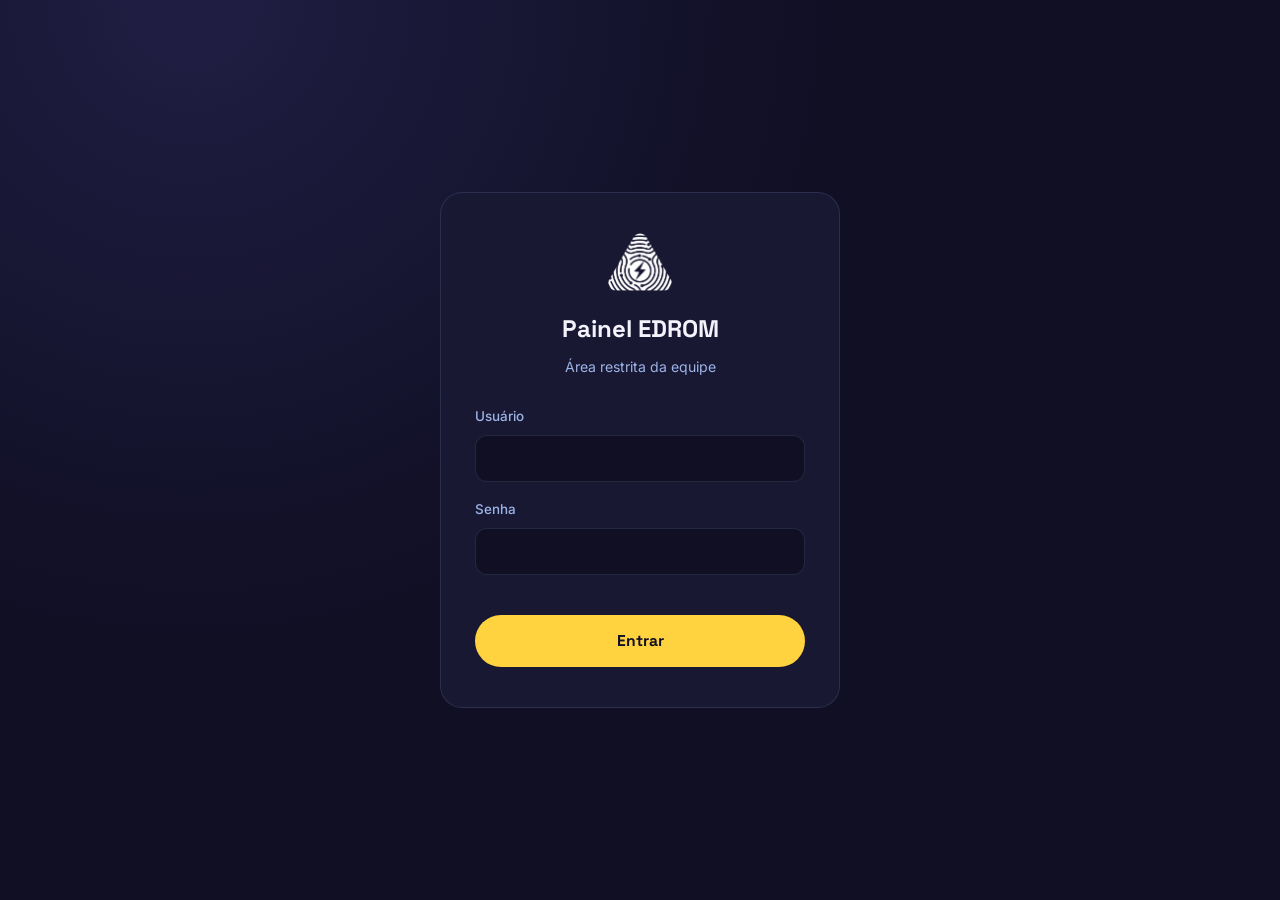
==== admin.html @ 8b45d727 "Adiciona arquivos do site" ====
<!DOCTYPE html>
<html lang="pt-BR">
<head>
  <meta charset="UTF-8">
  <meta name="viewport" content="width=device-width, initial-scale=1.0">
  <title>Admin — EDROM</title>
  <meta name="robots" content="noindex, nofollow">
  <link rel="icon" type="image/png" href="assets/marca/simbolo-edrom.png">
  <link href="https://fonts.googleapis.com/css2?family=Inter:wght@400;500;600&family=Press+Start+2P&family=Space+Grotesk:wght@500;700&display=swap" rel="stylesheet">
  <link rel="stylesheet" href="css/styles.css">
  <link rel="stylesheet" href="css/admin.css">
</head>
<body class="admin-body">

  <!-- ===================== LOGIN ===================== -->
  <div class="login-wrap" id="loginWrap">
    <div class="login-card">
      <img src="assets/marca/simbolo-edrom.png" alt="EDROM">
      <h1>Painel EDROM</h1>
      <p>Área restrita da equipe</p>
      <form id="loginForm">
        <div class="form-field">
          <label for="loginUser">Usuário</label>
          <input type="text" id="loginUser" autocomplete="username">
        </div>
        <div class="form-field">
          <label for="loginPass">Senha</label>
          <input type="password" id="loginPass" autocomplete="current-password">
        </div>
        <button type="submit" class="btn btn-primary form-submit">Entrar</button>
        <p class="login-error" id="loginError">Usuário ou senha incorretos.</p>
      </form>
    </div>
  </div>

  <!-- ===================== PAINEL ===================== -->
  <div class="admin-shell" id="adminShell">
    <div class="admin-topbar">
      <img src="assets/marca/edrom-horizontal.png" alt="EDROM">
      <div class="right">
        <button class="mini-btn" id="btnExportBackup">Exportar backup</button>
        <button class="mini-btn" id="btnImportBackup">Importar backup</button>
        <input type="file" id="importFile" accept="application/json" hidden>
        <a class="mini-btn" href="index.html" target="_blank" rel="noopener">Ver site</a>
        <button class="mini-btn danger" id="btnLogout">Sair</button>
      </div>
    </div>

    <main class="admin-main">
      <nav class="admin-tabs" role="tablist">
        <button class="admin-tab is-active" data-tab="leads">Leads</button>
        <button class="admin-tab" data-tab="inscricoes">Inscrições</button>
        <button class="admin-tab" data-tab="seletivo">Processo Seletivo</button>
        <button class="admin-tab" data-tab="equipe">Equipe</button>
        <button class="admin-tab" data-tab="ranking">Ranking / Jogo</button>
        <button class="admin-tab" data-tab="conteudo">Conteúdo</button>
      </nav>

      <!-- ----- ABA LEADS ----- -->
      <section class="admin-panel is-active" id="panel-leads">
        <div class="panel-head">
          <h2>Leads do chat</h2>
          <div class="actions">
            <button class="btn btn-primary btn-small" id="btnExportCsv">Exportar CSV</button>
          </div>
        </div>
        <div class="filter-row">
          <input type="search" id="leadsSearch" placeholder="Buscar por nome, e-mail, empresa...">
          <select id="leadsFilter">
            <option value="">Todos os tipos</option>
            <option value="patrocinio">Patrocínio</option>
            <option value="membro">Membro</option>
          </select>
        </div>
        <div class="table-wrap">
          <table class="admin-table" id="leadsTable">
            <thead>
              <tr>
                <th>Tipo</th><th>Nome</th><th>Contato</th><th>Detalhes</th><th>Data</th><th></th>
              </tr>
            </thead>
            <tbody></tbody>
          </table>
          <div class="empty-note" id="leadsEmpty" hidden>Nenhum lead ainda. Eles chegam pelo chat do site.</div>
        </div>
      </section>

      <!-- ----- ABA INSCRIÇÕES ----- -->
      <section class="admin-panel" id="panel-inscricoes">
        <div class="panel-head">
          <h2>Inscrições do seletivo</h2>
        </div>
        <div class="filter-row">
          <input type="search" id="insSearch" placeholder="Buscar por nome, código, e-mail...">
        </div>
        <div class="table-wrap">
          <table class="admin-table" id="insTable">
            <thead>
              <tr>
                <th>Código</th><th>Candidato</th><th>Área</th><th>Etapa</th><th>Status</th><th></th>
              </tr>
            </thead>
            <tbody></tbody>
          </table>
          <div class="empty-note" id="insEmpty" hidden>Nenhuma inscrição ainda.</div>
        </div>
      </section>

      <!-- ----- ABA SELETIVO ----- -->
      <section class="admin-panel" id="panel-seletivo">
        <div class="panel-head">
          <h2>Processo Seletivo</h2>
          <div class="actions">
            <span class="sel-status" id="selStatusBadge">—</span>
          </div>
        </div>

        <!-- controle rápido: abrir / fechar / encerrar / novo -->
        <div class="admin-card">
          <h3>Controle do seletivo</h3>
          <p style="color:var(--periwinkle);font-size:.9rem;margin-bottom:16px">
            Abra as inscrições quando o seletivo começar, feche quando encerrar o prazo,
            ou encerre de vez para tirar do site. "Criar novo" limpa e começa uma edição nova.
          </p>
          <div class="sel-actions">
            <button class="btn btn-primary btn-small" id="btnAbrirInsc">Abrir inscrições</button>
            <button class="mini-btn" id="btnFecharInsc">Fechar inscrições</button>
            <button class="mini-btn danger" id="btnEncerrarSel">Encerrar seletivo</button>
            <button class="mini-btn" id="btnNovoSel">Criar novo seletivo</button>
          </div>
        </div>

        <div class="admin-card">
          <h3>Editar seletivo</h3>
          <div class="switch-row">
            <input type="checkbox" id="selAtivo">
            <label for="selAtivo">Seletivo ativo (aparece no site)</label>
          </div>
          <div class="switch-row">
            <input type="checkbox" id="selAbertas">
            <label for="selAbertas">Inscrições abertas</label>
          </div>
          <div class="form-field">
            <label for="selTitulo">Título</label>
            <input type="text" id="selTitulo">
          </div>
          <div class="form-field">
            <label for="selDescricao">Descrição</label>
            <textarea id="selDescricao" rows="3"></textarea>
          </div>
          <h3>Etapas</h3>
          <div id="etapasList"></div>
          <button class="mini-btn" id="btnAddEtapa">+ Adicionar etapa</button>
          <button class="btn btn-primary form-submit" id="btnSalvarSeletivo">Salvar seletivo</button>
        </div>
      </section>

      <!-- ----- ABA EQUIPE ----- -->
      <section class="admin-panel" id="panel-equipe">
        <div class="panel-head">
          <h2>Equipe / Conselho Diretor</h2>
        </div>
        <div class="admin-card">
          <h3 id="memberFormTitle">Adicionar membro</h3>
          <form id="memberForm">
            <input type="hidden" id="memberIndex" value="">
            <div class="form-row">
              <div class="form-field">
                <label for="memberNome">Nome *</label>
                <input type="text" id="memberNome" required>
              </div>
              <div class="form-field">
                <label for="memberCargo">Cargo *</label>
                <input type="text" id="memberCargo" required>
              </div>
            </div>
            <div class="form-field">
              <label for="memberCurso">Curso *</label>
              <input type="text" id="memberCurso" required>
            </div>
            <div class="form-row">
              <div class="form-field">
                <label for="memberFotoUrl">Foto por URL</label>
                <input type="url" id="memberFotoUrl" placeholder="https://...">
              </div>
              <div class="form-field">
                <label for="memberFotoFile">Ou foto por upload (vira base64)</label>
                <input type="file" id="memberFotoFile" accept="image/*">
              </div>
            </div>
            <button type="submit" class="btn btn-primary btn-small">Salvar membro</button>
            <button type="button" class="mini-btn" id="btnCancelMember" hidden>Cancelar edição</button>
          </form>
        </div>
        <div class="member-grid" id="memberGrid"></div>
      </section>

      <!-- ----- ABA RANKING / JOGO ----- -->
      <section class="admin-panel" id="panel-ranking">
        <div class="panel-head">
          <h2>Ranking do jogo</h2>
          <div class="actions">
            <button class="mini-btn danger" id="btnLimparRanking">Limpar ranking</button>
          </div>
        </div>
        <div class="filter-row">
          <input type="search" id="rankSearch" placeholder="Buscar por nome...">
        </div>
        <div class="table-wrap">
          <table class="admin-table" id="rankTable">
            <thead>
              <tr><th>#</th><th>Nome</th><th>Gols</th><th>Data</th><th></th></tr>
            </thead>
            <tbody></tbody>
          </table>
          <div class="empty-note" id="rankEmpty" hidden>Ninguém no ranking ainda.</div>
        </div>

        <div class="admin-card" style="margin-top:24px">
          <h3>Palavras proibidas no ranking</h3>
          <p style="color:var(--periwinkle);font-size:.9rem;margin-bottom:16px">
            Nomes que contenham qualquer uma destas palavras são bloqueados na hora de salvar o score.
          </p>
          <div class="etapa-row">
            <input type="text" id="novaPalavra" placeholder="Adicionar palavra proibida...">
            <button class="mini-btn" id="btnAddPalavra">+ Adicionar</button>
          </div>
          <div id="palavroesList" style="display:flex;flex-wrap:wrap;gap:8px;margin-top:16px"></div>
        </div>
      </section>

      <!-- ----- ABA CONTEÚDO ----- -->
      <section class="admin-panel" id="panel-conteudo">
        <div class="panel-head">
          <h2>Conteúdo do site</h2>
        </div>
        <div class="admin-card">
          <h3>Texto "Sobre"</h3>
          <div class="form-field">
            <textarea id="contSobre" rows="6"></textarea>
          </div>
          <h3>Destaque</h3>
          <div class="form-field">
            <input type="text" id="contDestaque">
          </div>
          <h3>Números</h3>
          <div class="form-row">
            <div class="form-field">
              <label for="contAnos">Anos de equipe</label>
              <input type="number" id="contAnos" min="0">
            </div>
            <div class="form-field">
              <label for="contMembros">Membros ativos</label>
              <input type="number" id="contMembros" min="0">
            </div>
          </div>
          <div class="form-row">
            <div class="form-field">
              <label for="contCompeticoes">Competições internacionais</label>
              <input type="number" id="contCompeticoes" min="0">
            </div>
            <div class="form-field">
              <label for="contPremios">Premiações</label>
              <input type="number" id="contPremios" min="0">
            </div>
          </div>
          <h3>Patrocinadores (nome + URL do logo)</h3>
          <div id="patrocList"></div>
          <button class="mini-btn" id="btnAddPatroc">+ Adicionar patrocinador</button>
          <button class="btn btn-primary form-submit" id="btnSalvarConteudo">Salvar conteúdo</button>
        </div>

        <!-- Instagram -->
        <div class="admin-card">
          <h3>Instagram (posts reais)</h3>
          <p style="color:var(--periwinkle);font-size:.9rem;margin-bottom:16px;line-height:1.6">
            Duas formas de mostrar posts <strong>reais</strong> na página de Contato (sem back-end):<br>
            <strong>A) Feed ao vivo (recomendado, atualiza sozinho):</strong> crie um widget grátis em
            <a href="https://behold.so" target="_blank" rel="noopener" style="color:var(--raio)">behold.so</a>,
            <a href="https://snapwidget.com" target="_blank" rel="noopener" style="color:var(--raio)">snapwidget.com</a> ou
            <a href="https://lightwidget.com" target="_blank" rel="noopener" style="color:var(--raio)">lightwidget.com</a>,
            conecte o @edromufu e cole aqui o código de incorporação.<br>
            <strong>B) Posts avulsos:</strong> cole os links dos posts (um por linha) — usamos o embed oficial do Instagram.
          </p>
          <div class="form-field">
            <label for="instaWidget">A) Código do widget de feed ao vivo</label>
            <textarea id="instaWidget" rows="4" placeholder="&lt;script&gt;...&lt;/script&gt; ou &lt;iframe&gt;...&lt;/iframe&gt; do Behold/SnapWidget/LightWidget"></textarea>
          </div>
          <div class="form-field">
            <label for="instaPosts">B) Links de posts (um por linha)</label>
            <textarea id="instaPosts" rows="4" placeholder="https://www.instagram.com/p/XXXXXXXX/&#10;https://www.instagram.com/p/YYYYYYYY/"></textarea>
          </div>
          <button class="btn btn-primary form-submit" id="btnSalvarInsta">Salvar Instagram</button>
        </div>
      </section>
    </main>
  </div>

  <div class="toast" id="toast"></div>

  <script src="js/data.js"></script>
  <script src="js/admin.js"></script>
</body>
</html>
---- css/styles.css ----
/* ============================================================
   EDROM — styles.css
   Design system + layout do site institucional.
   Cores oficiais, tipografia e toda a camada visual imersiva.
   ============================================================ */

/* ---------- tokens ---------- */
:root {
  --indigo:     #100F24;  /* fundo */
  --azul:       #3D407D;  /* azul EDROM */
  --roxo:       #4F4A9E;
  --raio:       #FFD23F;  /* amarelo destaque */
  --periwinkle: #9DB4E8;  /* secundária */
  --papel:      #F4F3FB;  /* quase branco */

  --surface:    #191833;  /* cards sobre o índigo */
  --surface-2:  #201F40;
  --border:     rgba(157, 180, 232, 0.14);
  --border-hot: rgba(255, 210, 63, 0.65);

  --font-title: 'Space Grotesk', sans-serif;
  --font-body:  'Inter', sans-serif;
  --font-pixel: 'Press Start 2P', monospace;

  --maxw: 1200px;
  --section-pad: clamp(54px, 7vw, 96px);
  --radius: 18px;

  --ease-out: cubic-bezier(0.22, 1, 0.36, 1);
}

/* ---------- reset ---------- */
*, *::before, *::after { box-sizing: border-box; margin: 0; padding: 0; }

html { scroll-behavior: smooth; }
html.lenis, html.lenis body { height: auto; }
.lenis.lenis-smooth { scroll-behavior: auto !important; }

body {
  background: var(--indigo);
  color: var(--papel);
  font-family: var(--font-body);
  font-size: 16px;
  line-height: 1.7;
  overflow-x: hidden;
  -webkit-font-smoothing: antialiased;
}

/* Barra de rolagem fina e na cor da marca (não escondida — esconder quebrava
   o cálculo de altura e o layout ficava sem gutter). */
html { scrollbar-width: thin; scrollbar-color: rgba(255, 210, 63, 0.55) transparent; }
::-webkit-scrollbar { width: 9px; height: 9px; }
::-webkit-scrollbar-track { background: rgba(16, 15, 36, 0.4); }
::-webkit-scrollbar-thumb {
  background: linear-gradient(var(--raio), var(--roxo));
  border-radius: 999px; border: 2px solid var(--indigo);
}
::-webkit-scrollbar-thumb:hover { background: var(--raio); }

img { max-width: 100%; display: block; }
a { color: inherit; text-decoration: none; }
button { font-family: inherit; cursor: pointer; }
input, select, textarea { font-family: inherit; }

::selection { background: var(--raio); color: var(--indigo); }

/* ---------- cursor customizado (desktop) ---------- */
.cursor-dot, .cursor-ring {
  position: fixed; top: 0; left: 0; pointer-events: none; z-index: 9999;
  border-radius: 50%; transform: translate(-100px, -100px);
}
.cursor-dot {
  width: 8px; height: 8px; background: var(--raio);
}
.cursor-ring {
  width: 38px; height: 38px; border: 1.5px solid rgba(255, 210, 63, 0.55);
  transition: width .25s var(--ease-out), height .25s var(--ease-out),
              border-color .25s, background-color .25s;
}
.cursor-ring.is-hover {
  width: 62px; height: 62px;
  background: rgba(255, 210, 63, 0.08);
  border-color: var(--raio);
}
@media (hover: none), (pointer: coarse) {
  .cursor-dot, .cursor-ring { display: none; }
}
@media (hover: hover) and (pointer: fine) {
  body.has-cursor, body.has-cursor a, body.has-cursor button { cursor: none; }
}

/* ---------- loader ---------- */
.loader {
  position: fixed; inset: 0; z-index: 10000;
  background: var(--indigo);
  display: grid; place-items: center;
  transition: opacity .6s ease, visibility .6s;
}
.loader.is-done { opacity: 0; visibility: hidden; }
.loader img {
  grid-area: 1 / 1; width: 88px; height: auto;
  animation: loader-pulse 1.2s ease-in-out infinite;
}
/* o rótulo fica embaixo, sem empurrar a logo do centro */
.loader span {
  grid-area: 1 / 1; align-self: end; transform: translateY(46px);
  font-family: var(--font-pixel); font-size: 10px; color: var(--periwinkle);
  letter-spacing: 2px;
}
@keyframes loader-pulse {
  0%, 100% { transform: scale(1); opacity: .85; filter: drop-shadow(0 0 6px rgba(255,210,63,.0)); }
  50%      { transform: scale(1.08); opacity: 1; filter: drop-shadow(0 0 18px rgba(255,210,63,.45)); }
}

/* ---------- grid tech de fundo ---------- */
.bg-grid {
  position: fixed; inset: -60px; z-index: 0; pointer-events: none;
  background-image:
    linear-gradient(rgba(157,180,232,0.045) 1px, transparent 1px),
    linear-gradient(90deg, rgba(157,180,232,0.045) 1px, transparent 1px);
  background-size: 56px 56px;
  animation: grid-drift 26s linear infinite;
}
@keyframes grid-drift {
  from { transform: translate3d(0, 0, 0); }
  to   { transform: translate3d(-56px, -56px, 0); }
}

main, .site-footer { position: relative; z-index: 1; }

/* ---------- utilitários ---------- */
.container { width: min(var(--maxw), 92vw); margin-inline: auto; }

.eyebrow {
  font-family: var(--font-pixel); font-size: 10px; letter-spacing: 2px;
  color: var(--raio); text-transform: uppercase;
  display: inline-flex; align-items: center; gap: 10px;
  margin-bottom: 22px;
}
.eyebrow::before {
  content: ''; width: 26px; height: 2px; background: var(--raio); display: inline-block;
}

.section { padding-block: var(--section-pad); position: relative; }
.section-title {
  font-family: var(--font-title); font-weight: 700;
  font-size: clamp(2rem, 5vw, 3.4rem);
  line-height: 1.12; letter-spacing: -0.02em;
  margin-bottom: 20px;
}
.section-lead { color: var(--periwinkle); max-width: 640px; font-size: 1.06rem; }
.section-title .hl { color: var(--raio); }

/* leve variação de cor por seção — bem sutil, sem "manchas" */
#areas {
  background: linear-gradient(180deg, transparent, rgba(61, 64, 125, 0.10) 50%, transparent);
}

/* reveal (IntersectionObserver adiciona .is-visible) */
.reveal {
  opacity: 0; transform: translateY(34px);
  transition: opacity .9s var(--ease-out), transform .9s var(--ease-out);
}
.reveal.is-visible { opacity: 1; transform: none; }
.reveal[data-delay="1"] { transition-delay: .12s; }
.reveal[data-delay="2"] { transition-delay: .24s; }
.reveal[data-delay="3"] { transition-delay: .36s; }

/* ---------- botões ---------- */
.btn {
  position: relative; overflow: hidden;
  display: inline-flex; align-items: center; gap: 10px;
  padding: 15px 30px; border-radius: 999px;
  font-family: var(--font-title); font-weight: 700; font-size: 0.98rem;
  border: 1.5px solid transparent;
  transition: transform .3s var(--ease-out), box-shadow .3s, background-color .3s,
              color .3s, border-color .3s;
  will-change: transform;
}
.btn > * { position: relative; z-index: 1; }
.btn svg { width: 17px; height: 17px; flex: none; }
/* brilho que varre o botão no hover */
.btn::before {
  content: ''; position: absolute; inset: 0; z-index: 0;
  background: linear-gradient(115deg, transparent 20%, rgba(255,255,255,0.55) 50%, transparent 80%);
  transform: translateX(-140%); transition: transform .6s var(--ease-out);
}
.btn:hover::before { transform: translateX(140%); }
.btn:active { transform: scale(0.96); }
/* onda de clique (ripple via JS injeta .ripple) */
.btn .ripple {
  position: absolute; z-index: 0; border-radius: 50%;
  background: rgba(255, 255, 255, 0.45); transform: scale(0);
  animation: ripple-out .6s ease-out forwards; pointer-events: none;
}
@keyframes ripple-out { to { transform: scale(3); opacity: 0; } }

.btn-primary {
  background: var(--raio); color: var(--indigo);
  box-shadow: 0 0 0 rgba(255, 210, 63, 0);
}
.btn-primary:hover {
  box-shadow: 0 10px 34px rgba(255, 210, 63, 0.4); transform: translateY(-2px);
}
.btn-ghost {
  background: transparent; color: var(--papel);
  border-color: rgba(157, 180, 232, 0.4);
}
.btn-ghost::before { background: linear-gradient(115deg, transparent 20%, rgba(255,210,63,0.18) 50%, transparent 80%); }
.btn-ghost:hover { border-color: var(--raio); color: var(--raio); transform: translateY(-2px); }
.btn-small { padding: 10px 20px; font-size: 0.85rem; }

/* ---------- barra de progresso de scroll ---------- */
.scroll-progress {
  position: fixed; top: 0; left: 0; right: 0; height: 3px; z-index: 300;
  background: linear-gradient(90deg, var(--periwinkle), var(--raio) 60%, #fff);
  box-shadow: 0 0 12px rgba(255, 210, 63, 0.6);
  transform: scaleX(0); transform-origin: left;
  pointer-events: none;
}

/* ---------- header ---------- */
.site-header {
  position: fixed; top: 0; left: 0; right: 0; z-index: 100;
  transition: background-color .4s, backdrop-filter .4s, box-shadow .4s;
}
.site-header.is-scrolled {
  background: rgba(16, 15, 36, 0.82);
  backdrop-filter: blur(14px);
  box-shadow: 0 1px 0 var(--border);
}
.header-inner {
  width: min(1320px, 94vw); margin-inline: auto;
  display: flex; align-items: center; justify-content: space-between;
  padding-block: 18px;
}
.header-logo img { height: 40px; width: auto; }
.header-nav { display: flex; gap: 30px; align-items: center; }
.header-nav a {
  font-size: 0.92rem; color: var(--periwinkle); position: relative;
  transition: color .25s;
}
.header-nav a::after {
  content: ''; position: absolute; left: 0; bottom: -6px;
  width: 100%; height: 2px; background: var(--raio);
  transform: scaleX(0); transform-origin: left;
  transition: transform .3s var(--ease-out);
}
.header-nav a:hover { color: var(--papel); }
.header-nav a:hover::after { transform: scaleX(1); }
.header-nav a.is-active { color: var(--papel); }
.header-nav a.is-active::after { transform: scaleX(1); }

/* CTA do header é um botão, não um link de nav: sem sublinhado e texto escuro sempre */
.header-nav a.header-cta { color: var(--indigo); }
.header-nav a.header-cta:hover { color: var(--indigo); }
.header-nav a.header-cta::after { display: none; }
.header-cta { margin-left: 8px; }

/* menu mobile */
.menu-toggle {
  display: none; background: none; border: none; width: 44px; height: 44px;
  flex-direction: column; align-items: center; justify-content: center; gap: 6px;
}
.menu-toggle span {
  width: 24px; height: 2px; background: var(--papel); display: block;
  transition: transform .3s, opacity .3s;
}
@media (max-width: 900px) {
  .header-inner { padding-block: 12px; }
  .header-logo img { height: 32px; }
  /* IMPORTANTE: sem backdrop-filter no header no mobile — filtro no ancestral
     transforma o position:fixed do menu em relativo ao header e quebra o overlay.
     Fundo sólido resolve o contraste da logo sem criar containing block. */
  .site-header { background: rgba(16, 15, 36, 0.82); backdrop-filter: none; }
  .site-header.is-scrolled { background: rgba(16, 15, 36, 0.95); backdrop-filter: none; }
  .site-header.menu-open { background: transparent; }
  .header-nav {
    position: fixed; inset: 0; z-index: -1;
    background: rgba(16, 15, 36, 0.98); backdrop-filter: blur(20px);
    flex-direction: column; justify-content: center; gap: 22px;
    opacity: 0; visibility: hidden; transition: opacity .35s, visibility .35s;
    padding: 30px;
  }
  .header-nav a { font-size: 1.5rem; font-family: var(--font-title); color: var(--papel); }
  .header-nav a.is-active { color: var(--raio); }
  .header-nav a.header-cta {
    margin-top: 14px; font-size: 1rem; padding: 15px 34px;
  }
  .site-header.menu-open .header-nav { opacity: 1; visibility: visible; z-index: 99; }
  .menu-toggle { display: flex; position: relative; z-index: 100; }
  .site-header.menu-open .menu-toggle span:nth-child(1) { transform: translateY(8px) rotate(45deg); }
  .site-header.menu-open .menu-toggle span:nth-child(2) { opacity: 0; }
  .site-header.menu-open .menu-toggle span:nth-child(3) { transform: translateY(-8px) rotate(-45deg); }
}

/* ---------- hero ---------- */
.hero {
  height: 100svh; min-height: 540px;
  display: flex; align-items: center;
  position: relative; overflow: hidden;
  padding-top: 72px;
}
/* mesh de cor da marca atrás do hero — profundidade sem fugir da paleta */
.hero::before {
  content: ''; position: absolute; inset: 0; pointer-events: none;
  background:
    radial-gradient(640px circle at 74% 38%, rgba(79, 74, 158, 0.38), transparent 62%),
    radial-gradient(520px circle at 12% 85%, rgba(61, 64, 125, 0.42), transparent 62%),
    radial-gradient(440px circle at 55% 6%, rgba(255, 210, 63, 0.07), transparent 60%);
}
.hero .eyebrow { margin-bottom: 14px; }
/* em telas baixas some o indicador SCROLL pra não colidir com o conteúdo */
@media (max-height: 720px) { .hero-scroll { display: none; } }
.hero-inner {
  width: min(var(--maxw), 92vw); margin-inline: auto;
  display: grid; grid-template-columns: 1.15fr 0.85fr; gap: 40px;
  align-items: center; position: relative; z-index: 2;
}
/* acrônimo pequeno acima do nome completo */
.hero-kicker {
  font-family: var(--font-title); font-weight: 700;
  font-size: clamp(1rem, 1.7vw, 1.35rem); letter-spacing: 0.32em;
  color: var(--periwinkle); margin-bottom: 4px;
}
.hero-title {
  font-family: var(--font-title); font-weight: 700;
  font-size: clamp(1.7rem, 3.1vw, 2.9rem);
  line-height: 1.05; letter-spacing: -0.02em;
}
.hero-title .fill {
  background: linear-gradient(115deg, var(--papel) 40%, var(--periwinkle));
  -webkit-background-clip: text; background-clip: text; color: transparent;
}
.hero-title .hl { color: var(--raio); }
.hero-tagline {
  margin-top: 16px; font-size: clamp(0.95rem, 1.4vw, 1.12rem);
  color: var(--periwinkle); max-width: 470px; line-height: 1.55;
}
.hero-tagline strong { color: var(--raio); font-weight: 600; }
.hero-ctas { margin-top: 24px; display: flex; gap: 14px; flex-wrap: wrap; }

/* prova social above-the-fold */
.hero-proof {
  margin-top: 20px; display: flex; align-items: center; gap: 14px; flex-wrap: wrap;
  font-family: var(--font-pixel); font-size: 8.5px; letter-spacing: 1.5px;
  color: var(--periwinkle); text-transform: uppercase;
}
.hero-proof i {
  width: 6px; height: 6px; border-radius: 50%;
  background: var(--raio); display: inline-block; flex: none;
}

/* logo animada do hero */
.hero-visual {
  position: relative; display: flex; align-items: center; justify-content: center;
  min-height: min(440px, 52svh);
}
.hero-symbol {
  position: relative; z-index: 2;
  width: min(280px, 42svh, 50vw); will-change: transform;
  /* sem flutuar: o símbolo fica fixo dentro da bolha, só reage ao mouse (tilt via JS) */
  filter: drop-shadow(0 0 30px rgba(255, 210, 63, 0.20));
  transition: transform .2s ease-out;
}
/* halo e anel: absolutamente centralizados no mesmo ponto do símbolo */
.hero-halo {
  position: absolute; top: 50%; left: 50%;
  width: min(360px, 56svh, 72vw); aspect-ratio: 1; border-radius: 50%;
  background: radial-gradient(circle, rgba(79, 74, 158, 0.45), transparent 66%);
  animation: halo-pulse 4.5s ease-in-out infinite;
  pointer-events: none; z-index: 0;
}
@keyframes halo-pulse {
  0%, 100% { transform: translate(-50%, -50%) scale(1); opacity: .7; }
  50%      { transform: translate(-50%, -50%) scale(1.1); opacity: 1; }
}
.hero-ring {
  position: absolute; top: 50%; left: 50%;
  width: min(400px, 62svh, 78vw); aspect-ratio: 1; border-radius: 50%;
  border: 1px dashed rgba(157, 180, 232, 0.25);
  animation: ring-spin 40s linear infinite;
  pointer-events: none; z-index: 1;
}
@keyframes ring-spin {
  from { transform: translate(-50%, -50%) rotate(0deg); }
  to   { transform: translate(-50%, -50%) rotate(360deg); }
}

.hero-scroll {
  position: absolute; bottom: 30px; left: 50%; transform: translateX(-50%);
  display: flex; flex-direction: column; align-items: center; gap: 10px;
  color: var(--periwinkle); font-family: var(--font-pixel); font-size: 8px;
  letter-spacing: 2px; z-index: 2;
}
.hero-scroll::after {
  content: ''; width: 1px; height: 42px;
  background: linear-gradient(var(--raio), transparent);
  animation: scroll-hint 1.8s ease-in-out infinite;
}
@keyframes scroll-hint {
  0%   { transform: scaleY(0); transform-origin: top; }
  50%  { transform: scaleY(1); transform-origin: top; }
  51%  { transform-origin: bottom; }
  100% { transform: scaleY(0); transform-origin: bottom; }
}

@media (max-width: 900px) {
  .hero { height: auto; min-height: 100svh; padding-top: 96px; padding-bottom: 40px; }
  .hero-inner { grid-template-columns: 1fr; text-align: center; gap: 24px; }
  .hero-tagline { margin-inline: auto; }
  .hero-ctas { justify-content: center; }
  .hero-proof { justify-content: center; }
  .hero-visual { order: -1; min-height: 210px; }
  .hero-symbol { width: min(190px, 48vw); }
  .hero-halo { width: 260px; }
  .hero-ring { width: 300px; }
  .hero-kicker { font-size: 1.1rem; }
}

/* ---------- sobre + stats ---------- */
.sobre-grid {
  display: grid; grid-template-columns: 1.2fr 0.8fr; gap: clamp(40px, 6vw, 90px);
  align-items: start;
}
.sobre-text { font-size: 1.08rem; color: #cfd3ea; }
.sobre-text p + p { margin-top: 18px; }
.sobre-destaque {
  margin-top: 30px; padding: 22px 26px; border-radius: var(--radius);
  background: linear-gradient(120deg, rgba(255,210,63,0.10), rgba(79,74,158,0.18));
  border: 1px solid rgba(255, 210, 63, 0.35);
  font-family: var(--font-title); font-weight: 700; font-size: 1.15rem;
  display: flex; align-items: center; gap: 14px;
}
.sobre-destaque svg { width: 26px; height: 26px; color: var(--raio); flex: none; }

.stats-grid {
  display: grid; grid-template-columns: repeat(2, 1fr); gap: 18px;
}
.stat-card {
  background: var(--surface); border: 1px solid var(--border);
  border-radius: var(--radius); padding: 28px 24px;
  transition: transform .35s var(--ease-out), border-color .35s, box-shadow .35s;
}
.stat-card:hover {
  transform: translateY(-6px); border-color: var(--border-hot);
  box-shadow: 0 14px 40px rgba(0, 0, 0, 0.35);
}
.stat-value {
  font-family: var(--font-title); font-weight: 700;
  font-size: clamp(2.2rem, 4vw, 3rem); color: var(--raio); line-height: 1;
}
.stat-label {
  margin-top: 10px; font-family: var(--font-pixel); font-size: 8.5px;
  letter-spacing: 1.5px; color: var(--periwinkle); text-transform: uppercase;
  line-height: 1.8;
}
@media (max-width: 900px) {
  .sobre-grid { grid-template-columns: 1fr; }
}
@media (max-width: 480px) {
  .stats-grid { grid-template-columns: 1fr 1fr; gap: 12px; }
  .stat-card { padding: 20px 16px; }
}

/* ---------- áreas ---------- */
.areas-grid {
  display: grid; grid-template-columns: repeat(3, 1fr); gap: 22px; margin-top: 50px;
}
.area-card {
  background: var(--surface); border: 1px solid var(--border);
  border-radius: var(--radius); padding: 32px 28px;
  position: relative; overflow: hidden;
  transition: transform .35s var(--ease-out), border-color .35s, box-shadow .35s;
}
.area-card::before {
  content: ''; position: absolute; top: 0; left: 0; right: 0; height: 3px;
  background: linear-gradient(90deg, var(--raio), var(--roxo));
  transform: scaleX(0); transform-origin: left; transition: transform .4s var(--ease-out);
}
.area-card:hover {
  transform: translateY(-8px); border-color: var(--border-hot);
  box-shadow: 0 18px 44px rgba(0, 0, 0, 0.4);
}
.area-card:hover::before { transform: scaleX(1); }
.area-icon {
  width: 52px; height: 52px; border-radius: 14px;
  background: rgba(79, 74, 158, 0.35); border: 1px solid var(--border);
  display: flex; align-items: center; justify-content: center;
  margin-bottom: 20px; transition: background-color .3s;
}
.area-icon svg { width: 24px; height: 24px; color: var(--raio); }
.area-card:hover .area-icon { background: rgba(255, 210, 63, 0.14); }
.area-card h3 {
  font-family: var(--font-title); font-size: 1.3rem; margin-bottom: 10px;
}
.area-card p { color: var(--periwinkle); font-size: 0.96rem; }
@media (max-width: 900px) { .areas-grid { grid-template-columns: 1fr 1fr; } }
@media (max-width: 600px) { .areas-grid { grid-template-columns: 1fr; } }

/* ---------- conquistas (timeline) ---------- */
.timeline { margin-top: 56px; position: relative; padding-left: 56px; }
.timeline::before {
  content: ''; position: absolute; left: 21px; top: 10px; bottom: 10px; width: 3px;
  border-radius: 3px;
  background: linear-gradient(var(--raio), var(--roxo) 70%, transparent);
}
.timeline-item { position: relative; padding-bottom: 20px; }
.timeline-item:last-child { padding-bottom: 0; }
/* marcador com medalha */
.timeline-item::before {
  content: ''; position: absolute; left: -56px; top: 2px;
  width: 44px; height: 44px; border-radius: 50%;
  background: var(--surface); border: 2px solid var(--border-hot);
  box-shadow: 0 0 22px rgba(255, 210, 63, 0.35); z-index: 1;
}
.timeline-item .t-medal {
  position: absolute; left: -44px; top: 14px; width: 20px; height: 20px;
  color: var(--raio); z-index: 2;
}
/* card de cada conquista */
.timeline-card {
  background: var(--surface); border: 1px solid var(--border);
  border-radius: var(--radius); padding: 24px 28px;
  transition: transform .35s var(--ease-out), border-color .35s, box-shadow .35s;
}
.timeline-card:hover {
  transform: translateX(8px); border-color: var(--border-hot);
  box-shadow: 0 16px 40px rgba(0, 0, 0, 0.35);
}
.timeline-year {
  font-family: var(--font-pixel); font-size: 10px; color: var(--raio);
  letter-spacing: 2px; margin-bottom: 10px; display: inline-block;
  padding: 5px 12px; border-radius: 999px; background: rgba(255, 210, 63, 0.1);
  border: 1px solid rgba(255, 210, 63, 0.25);
}
.timeline-card h3 { font-family: var(--font-title); font-size: 1.3rem; margin-bottom: 6px; }
.timeline-card p { color: var(--periwinkle); max-width: 560px; }
@media (max-width: 560px) {
  .timeline { padding-left: 44px; }
  .timeline::before { left: 15px; }
  .timeline-item::before { left: -44px; width: 34px; height: 34px; }
  .timeline-item .t-medal { left: -37px; top: 9px; width: 16px; height: 16px; }
  .timeline-card { padding: 18px 20px; }
}

/* ---------- equipe ---------- */
.team-grid {
  display: grid; grid-template-columns: repeat(4, 1fr); gap: 22px; margin-top: 50px;
}
.team-card {
  background: var(--surface); border: 1px solid var(--border);
  border-radius: var(--radius); overflow: hidden;
  transition: transform .35s var(--ease-out), border-color .35s, box-shadow .35s;
}
.team-card:hover {
  transform: translateY(-8px); border-color: var(--border-hot);
  box-shadow: 0 18px 44px rgba(0, 0, 0, 0.4);
}
.team-photo {
  aspect-ratio: 1; overflow: hidden;
  background: radial-gradient(circle at 50% 30%, rgba(79,74,158,0.5), rgba(16,15,36,0.9));
}
.team-photo img {
  width: 100%; height: 100%; object-fit: cover;
  transition: transform .5s var(--ease-out);
}
.team-card:hover .team-photo img { transform: scale(1.06); }
.team-info { padding: 20px; }
.team-info h3 { font-family: var(--font-title); font-size: 1.08rem; }
.team-cargo { color: var(--raio); font-size: 0.86rem; font-weight: 600; margin-top: 3px; }
.team-curso { color: var(--periwinkle); font-size: 0.82rem; margin-top: 6px; }
@media (max-width: 1000px) { .team-grid { grid-template-columns: repeat(3, 1fr); } }
@media (max-width: 720px)  { .team-grid { grid-template-columns: repeat(2, 1fr); gap: 14px; } }

/* ---------- projetos & artigos ---------- */
.projects-cols {
  display: grid; grid-template-columns: 1fr 1fr; gap: clamp(30px, 5vw, 70px);
  margin-top: 50px;
}
.projects-col h3 {
  font-family: var(--font-pixel); font-size: 11px; color: var(--periwinkle);
  letter-spacing: 2px; text-transform: uppercase; margin-bottom: 24px;
}
.paper-card {
  display: flex; align-items: center; gap: 16px;
  background: var(--surface); border: 1px solid var(--border);
  border-radius: 14px; padding: 18px 20px; margin-bottom: 14px;
  transition: transform .3s var(--ease-out), border-color .3s, background-color .3s;
}
.paper-card:hover {
  transform: translateX(8px); border-color: var(--border-hot);
  background: var(--surface-2);
}
.paper-card svg { width: 22px; height: 22px; color: var(--raio); flex: none; }
.paper-card span { font-size: 0.95rem; line-height: 1.45; }
.paper-card .ext { margin-left: auto; color: var(--periwinkle); }
.paper-card .ext svg { width: 15px; height: 15px; color: currentColor; }
@media (max-width: 800px) { .projects-cols { grid-template-columns: 1fr; } }

/* ---------- patrocínio ---------- */
.sponsor-grid {
  display: grid; grid-template-columns: repeat(5, 1fr); gap: 18px; margin-top: 50px;
}
.sponsor-reason {
  background: var(--surface); border: 1px solid var(--border);
  border-radius: var(--radius); padding: 26px 22px;
  transition: transform .35s var(--ease-out), border-color .35s;
}
.sponsor-reason:hover { transform: translateY(-6px); border-color: var(--border-hot); }
.sponsor-num {
  font-family: var(--font-pixel); font-size: 13px; color: var(--raio);
  display: block; margin-bottom: 14px;
}
.sponsor-reason h3 { font-family: var(--font-title); font-size: 1.05rem; margin-bottom: 8px; }
.sponsor-reason p { color: var(--periwinkle); font-size: 0.88rem; }
@media (max-width: 1100px) { .sponsor-grid { grid-template-columns: repeat(3, 1fr); } }
@media (max-width: 700px)  { .sponsor-grid { grid-template-columns: 1fr 1fr; } }
@media (max-width: 480px)  { .sponsor-grid { grid-template-columns: 1fr; } }

.sponsor-logos {
  margin-top: 60px; display: flex; flex-wrap: wrap; gap: 20px; align-items: stretch;
}
.sponsor-logo {
  flex: 1 1 200px; min-height: 120px;
  background: var(--surface); border: 1px solid var(--border);
  border-radius: var(--radius); display: flex; align-items: center; justify-content: center;
  padding: 26px; transition: border-color .3s, transform .3s var(--ease-out);
}
.sponsor-logo:hover { border-color: var(--border-hot); transform: translateY(-4px); }
.sponsor-logo img { max-height: 66px; width: auto; object-fit: contain; }
.sponsor-cta { margin-top: 50px; text-align: center; }

/* ---------- seletivo ---------- */
.seletivo-card {
  margin-top: 50px; background: var(--surface); border: 1px solid var(--border);
  border-radius: 24px; padding: clamp(30px, 5vw, 56px);
  position: relative; overflow: hidden;
}
.seletivo-card::before {
  content: ''; position: absolute; top: -120px; right: -120px;
  width: 300px; height: 300px; border-radius: 50%;
  background: radial-gradient(circle, rgba(255,210,63,0.13), transparent 70%);
  pointer-events: none;
}
.seletivo-status {
  display: inline-flex; align-items: center; gap: 8px;
  font-family: var(--font-pixel); font-size: 9px; letter-spacing: 1.5px;
  padding: 9px 16px; border-radius: 999px; margin-bottom: 22px;
}
.seletivo-status.aberto { background: rgba(255,210,63,0.12); color: var(--raio); border: 1px solid rgba(255,210,63,0.4); }
.seletivo-status.fechado { background: rgba(157,180,232,0.1); color: var(--periwinkle); border: 1px solid var(--border); }
.seletivo-status .dot {
  width: 8px; height: 8px; border-radius: 50%; background: currentColor;
  animation: dot-blink 1.6s ease-in-out infinite;
}
@keyframes dot-blink { 50% { opacity: .3; } }
.seletivo-card h3 { font-family: var(--font-title); font-size: clamp(1.5rem, 3vw, 2.2rem); margin-bottom: 12px; }
.seletivo-card > p { color: var(--periwinkle); max-width: 620px; }

.etapas {
  display: grid; grid-template-columns: repeat(4, 1fr); gap: 14px; margin-top: 40px;
  counter-reset: etapa;
}
.etapa {
  background: rgba(16, 15, 36, 0.6); border: 1px solid var(--border);
  border-radius: 14px; padding: 20px; counter-increment: etapa; position: relative;
}
.etapa::before {
  content: '0' counter(etapa); font-family: var(--font-pixel); font-size: 10px;
  color: var(--raio); display: block; margin-bottom: 12px;
}
.etapa h4 { font-family: var(--font-title); font-size: 1.02rem; }
.etapa span { color: var(--periwinkle); font-size: 0.82rem; }
@media (max-width: 800px) { .etapas { grid-template-columns: 1fr 1fr; } }

.seletivo-actions { margin-top: 40px; display: flex; gap: 16px; flex-wrap: wrap; }

/* ---------- CTA final (banda de conversão) ---------- */
.cta-band-section { padding-block: clamp(40px, 6vw, 80px); }
.cta-band {
  background:
    radial-gradient(560px circle at 85% 0%, rgba(255, 210, 63, 0.13), transparent 60%),
    linear-gradient(130deg, var(--azul), var(--roxo));
  border: 1px solid rgba(157, 180, 232, 0.25);
  border-radius: 28px;
  padding: clamp(40px, 7vw, 80px);
  text-align: center;
  position: relative; overflow: hidden;
}
.cta-band .eyebrow { justify-content: center; }
.cta-band h2 {
  font-family: var(--font-title); font-weight: 700;
  font-size: clamp(1.9rem, 4.5vw, 3.2rem); line-height: 1.12; letter-spacing: -0.02em;
  margin-bottom: 18px;
}
.cta-band h2 .hl { color: var(--raio); }
.cta-band > p {
  color: rgba(244, 243, 251, 0.82); max-width: 560px; margin: 0 auto 36px;
}
.cta-band-actions { display: flex; gap: 16px; justify-content: center; flex-wrap: wrap; }
.cta-band .btn-ghost { border-color: rgba(244, 243, 251, 0.45); }
.cta-band .btn-ghost:hover { border-color: var(--raio); }

/* ---------- contato ---------- */
.contato-grid {
  display: grid; grid-template-columns: 1fr 1fr; gap: clamp(30px, 5vw, 80px);
  margin-top: 50px; align-items: start;
}
.contato-item {
  display: flex; gap: 18px; align-items: flex-start; margin-bottom: 26px;
}
.contato-item svg { width: 22px; height: 22px; color: var(--raio); flex: none; margin-top: 4px; }
.contato-item h4 { font-family: var(--font-title); font-size: 1.02rem; }
.contato-item p, .contato-item a { color: var(--periwinkle); font-size: 0.95rem; }
.contato-item a:hover { color: var(--raio); }
.social-row { display: flex; gap: 14px; margin-top: 34px; }
.social-row a {
  width: 48px; height: 48px; border-radius: 14px;
  border: 1px solid var(--border); display: flex; align-items: center; justify-content: center;
  color: var(--periwinkle);
  transition: border-color .3s, color .3s, transform .3s var(--ease-out);
}
.social-row a:hover { border-color: var(--raio); color: var(--raio); transform: translateY(-4px); }
.social-row svg { width: 20px; height: 20px; }

.contato-mapa {
  border-radius: var(--radius); overflow: hidden; border: 1px solid var(--border);
  min-height: 320px; background: var(--surface);
}
.contato-mapa iframe { width: 100%; height: 100%; min-height: 320px; border: 0; filter: grayscale(.5) invert(.9) hue-rotate(190deg); }
@media (max-width: 800px) { .contato-grid { grid-template-columns: 1fr; } }

/* ---------- rodapé ---------- */
.site-footer {
  border-top: 1px solid var(--border);
  padding: 60px 0 40px;
  background: rgba(13, 12, 30, 0.6);
}
.footer-grid {
  display: grid; grid-template-columns: 1.4fr 1fr 1fr; gap: 40px;
}
.footer-brand img { height: 44px; width: auto; margin-bottom: 18px; }
.footer-brand p { color: var(--periwinkle); font-size: 0.9rem; max-width: 320px; }
.footer-col h4 {
  font-family: var(--font-pixel); font-size: 9px; letter-spacing: 2px;
  color: var(--raio); text-transform: uppercase; margin-bottom: 18px;
}
.footer-col a {
  display: block; color: var(--periwinkle); font-size: 0.92rem; margin-bottom: 10px;
  transition: color .25s;
}
.footer-col a:hover { color: var(--papel); }
.footer-bottom {
  margin-top: 50px; padding-top: 24px; border-top: 1px solid var(--border);
  display: flex; justify-content: space-between; gap: 14px; flex-wrap: wrap;
  color: rgba(157, 180, 232, 0.6); font-size: 0.82rem;
}
@media (max-width: 800px) { .footer-grid { grid-template-columns: 1fr; } }

/* ---------- chat flutuante ---------- */
.chat-fab {
  position: fixed; right: 22px; bottom: 22px; z-index: 500;
  width: 66px; height: 66px; border-radius: 50%;
  /* fundo amarelo de garantia: mesmo se a imagem do robô não carregar, o botão aparece */
  background: var(--raio); border: none; color: var(--indigo);
  display: flex; align-items: center; justify-content: center;
  padding: 0; overflow: hidden;
  box-shadow: 0 10px 26px rgba(255, 210, 63, 0.42);
  transition: transform .3s var(--ease-out), box-shadow .3s;
  animation: fab-bob 3.4s ease-in-out infinite;
}
.chat-fab:hover { transform: scale(1.09) rotate(-4deg); box-shadow: 0 14px 34px rgba(255, 210, 63, 0.6); }
@keyframes fab-bob { 0%, 100% { translate: 0 0; } 50% { translate: 0 -5px; } }
.chat-fab-robo { width: 100%; height: 100%; border-radius: 50%; display: block; }
.chat-fab .icon-close {
  display: none; width: 26px; height: 26px; color: var(--indigo);
}
.chat-fab.is-open { background: var(--raio); border-radius: 50%; animation: none; }
.chat-fab.is-open .chat-fab-robo { display: none; }
.chat-fab.is-open .icon-close { display: block; }

.chat-panel {
  position: fixed; right: 22px; bottom: 98px; z-index: 500;
  width: min(390px, calc(100vw - 32px)); height: min(560px, calc(100svh - 130px));
  background: var(--surface); border: 1px solid var(--border);
  border-radius: 22px; overflow: hidden;
  display: flex; flex-direction: column;
  box-shadow: 0 30px 80px rgba(0, 0, 0, 0.55);
  opacity: 0; visibility: hidden; transform: translateY(20px) scale(0.97);
  transition: opacity .35s var(--ease-out), transform .35s var(--ease-out), visibility .35s;
}
.chat-panel.is-open { opacity: 1; visibility: visible; transform: none; }
.chat-header {
  padding: 18px 20px; background: linear-gradient(120deg, var(--azul), var(--roxo));
  display: flex; align-items: center; gap: 13px;
}
.chat-header img { width: 36px; height: 36px; }
.chat-header h3 { font-family: var(--font-title); font-size: 1rem; }
.chat-header span { font-size: 0.78rem; color: rgba(244, 243, 251, 0.75); display: block; }
.chat-messages {
  flex: 1; overflow-y: auto; padding: 20px;
  display: flex; flex-direction: column; gap: 12px;
  scroll-behavior: smooth;
  scrollbar-width: thin; scrollbar-color: rgba(255,210,63,0.5) transparent;
}
/* scroll fininho do chat */
.chat-messages::-webkit-scrollbar { width: 5px; }
.chat-messages::-webkit-scrollbar-track { background: transparent; }
.chat-messages::-webkit-scrollbar-thumb {
  background: rgba(255, 210, 63, 0.45); border-radius: 999px;
}
.chat-messages::-webkit-scrollbar-thumb:hover { background: rgba(255, 210, 63, 0.7); }
.chat-msg {
  max-width: 84%; padding: 12px 16px; border-radius: 16px;
  font-size: 0.92rem; line-height: 1.55;
  animation: msg-in .35s var(--ease-out);
}
@keyframes msg-in {
  from { opacity: 0; transform: translateY(12px); }
  to   { opacity: 1; transform: none; }
}
.chat-msg.bot {
  background: var(--surface-2); border: 1px solid var(--border);
  border-bottom-left-radius: 4px; align-self: flex-start;
}
.chat-msg.user {
  background: var(--raio); color: var(--indigo);
  border-bottom-right-radius: 4px; align-self: flex-end; font-weight: 500;
}
.chat-typing {
  align-self: flex-start; display: flex; gap: 5px; padding: 14px 18px;
  background: var(--surface-2); border-radius: 16px; border-bottom-left-radius: 4px;
}
.chat-typing i {
  width: 7px; height: 7px; border-radius: 50%; background: var(--periwinkle);
  animation: typing 1.1s ease-in-out infinite;
}
.chat-typing i:nth-child(2) { animation-delay: .15s; }
.chat-typing i:nth-child(3) { animation-delay: .3s; }
@keyframes typing { 50% { transform: translateY(-5px); opacity: .5; } }

.chat-options { display: flex; flex-wrap: wrap; gap: 8px; align-self: flex-start; }
.chat-option {
  background: transparent; border: 1.5px solid rgba(157, 180, 232, 0.45);
  color: var(--papel); border-radius: 999px; padding: 9px 16px; font-size: 0.86rem;
  transition: border-color .25s, background-color .25s, color .25s;
  animation: msg-in .35s var(--ease-out);
}
.chat-option:hover { border-color: var(--raio); background: rgba(255,210,63,0.1); color: var(--raio); }

.chat-input-row {
  display: flex; gap: 10px; padding: 14px; border-top: 1px solid var(--border);
}
.chat-input-row input {
  flex: 1; background: var(--indigo); border: 1px solid var(--border);
  border-radius: 999px; padding: 12px 18px; color: var(--papel); font-size: 0.92rem;
  outline: none; transition: border-color .25s;
}
.chat-input-row input:focus { border-color: var(--raio); }
.chat-input-row input.shake { animation: shake .4s; border-color: #ff5a5a; }
@keyframes shake {
  0%, 100% { transform: translateX(0); }
  25% { transform: translateX(-7px); } 75% { transform: translateX(7px); }
}
.chat-send {
  width: 46px; height: 46px; border-radius: 50%; border: none;
  background: var(--raio); color: var(--indigo);
  display: flex; align-items: center; justify-content: center; flex: none;
  transition: transform .25s var(--ease-out);
}
.chat-send:hover { transform: scale(1.08); }
.chat-send svg { width: 18px; height: 18px; }
.chat-input-row.is-hidden { display: none; }

/* ---------- modais (seletivo) ---------- */
.modal-backdrop {
  position: fixed; inset: 0; z-index: 900;
  background: rgba(10, 9, 24, 0.75); backdrop-filter: blur(6px);
  display: flex; align-items: center; justify-content: center; padding: 20px;
  opacity: 0; visibility: hidden; transition: opacity .3s, visibility .3s;
}
.modal-backdrop.is-open { opacity: 1; visibility: visible; }
.modal {
  width: min(560px, 100%); max-height: min(86svh, 720px);
  overflow-y: auto; overscroll-behavior: contain;
  background: var(--surface); border: 1px solid var(--border);
  border-radius: 22px; padding: clamp(26px, 4vw, 40px);
  transform: translateY(24px); transition: transform .35s var(--ease-out);
  scrollbar-width: thin; scrollbar-color: rgba(255,210,63,0.5) transparent;
}
.modal::-webkit-scrollbar { width: 6px; }
.modal::-webkit-scrollbar-track { background: transparent; }
.modal::-webkit-scrollbar-thumb { background: rgba(255,210,63,0.45); border-radius: 999px; }
.modal::-webkit-scrollbar-thumb:hover { background: rgba(255,210,63,0.7); }
.modal-backdrop.is-open .modal { transform: none; }
.modal h3 { font-family: var(--font-title); font-size: 1.5rem; margin-bottom: 8px; }
.modal > p { color: var(--periwinkle); font-size: 0.94rem; margin-bottom: 24px; }
.modal-close {
  position: sticky; top: 0; float: right; background: none; border: none;
  color: var(--periwinkle); width: 36px; height: 36px; border-radius: 50%;
  display: flex; align-items: center; justify-content: center;
  transition: color .25s, background-color .25s;
}
.modal-close:hover { color: var(--raio); background: rgba(255,210,63,0.1); }
.modal-close svg { width: 18px; height: 18px; }

.form-field { margin-bottom: 16px; }
.form-field label {
  display: block; font-size: 0.84rem; color: var(--periwinkle); margin-bottom: 7px;
  font-weight: 500;
}
.form-field input, .form-field select, .form-field textarea {
  width: 100%; background: var(--indigo); border: 1px solid var(--border);
  border-radius: 12px; padding: 13px 16px; color: var(--papel); font-size: 0.95rem;
  outline: none; transition: border-color .25s;
}
.form-field input:focus, .form-field select:focus { border-color: var(--raio); }
.form-field input.shake { animation: shake .4s; border-color: #ff5a5a; }
.form-row { display: grid; grid-template-columns: 1fr 1fr; gap: 14px; }
@media (max-width: 520px) { .form-row { grid-template-columns: 1fr; } }
.form-submit { margin-top: 24px; width: 100%; justify-content: center; }

/* resultado da inscrição / acompanhamento */
.result-box {
  background: rgba(255, 210, 63, 0.08); border: 1px solid rgba(255, 210, 63, 0.4);
  border-radius: 16px; padding: 24px; text-align: center; margin-top: 8px;
}
.result-box .codigo {
  font-family: var(--font-pixel); font-size: 15px; color: var(--raio);
  letter-spacing: 2px; display: block; margin: 12px 0;
}
.result-box p { color: var(--periwinkle); font-size: 0.9rem; }

.track-steps { margin-top: 24px; }
.track-step {
  display: flex; gap: 16px; align-items: flex-start; padding-bottom: 22px;
  position: relative;
}
.track-step::before {
  content: ''; position: absolute; left: 13px; top: 30px; bottom: 0;
  width: 2px; background: var(--border);
}
.track-step:last-child::before { display: none; }
.track-dot {
  width: 28px; height: 28px; border-radius: 50%; flex: none;
  border: 2px solid var(--border); background: var(--indigo);
  display: flex; align-items: center; justify-content: center;
  font-family: var(--font-pixel); font-size: 8px; color: var(--periwinkle);
}
.track-step.done .track-dot { border-color: var(--raio); background: var(--raio); color: var(--indigo); }
.track-step.current .track-dot { border-color: var(--raio); color: var(--raio); box-shadow: 0 0 14px rgba(255,210,63,0.5); }
.track-step h4 { font-family: var(--font-title); font-size: 0.98rem; }
.track-step span { color: var(--periwinkle); font-size: 0.82rem; }
.status-badge {
  display: inline-block; padding: 6px 14px; border-radius: 999px;
  font-size: 0.8rem; font-weight: 600; margin-top: 10px;
}
.status-badge.aprovado   { background: rgba(80, 220, 130, 0.15); color: #50dc82; }
.status-badge.reprovado  { background: rgba(255, 90, 90, 0.15);  color: #ff5a5a; }
.status-badge.analise    { background: rgba(255, 210, 63, 0.15); color: var(--raio); }
.status-badge.aguardando { background: rgba(157, 180, 232, 0.15); color: var(--periwinkle); }

/* ============================================================
   PÁGINAS INTERNAS — cabeçalho compacto
   ============================================================ */
.page-hero {
  padding: clamp(120px, 15vw, 170px) 0 clamp(30px, 5vw, 56px);
  position: relative; overflow: hidden;
}
.page-hero::before {
  content: ''; position: absolute; inset: 0; pointer-events: none;
  background:
    radial-gradient(620px circle at 88% 30%, rgba(79, 74, 158, 0.22), transparent 60%);
}
.page-hero .container { position: relative; z-index: 1; }
.page-hero h1 {
  font-family: var(--font-title); font-weight: 700;
  font-size: clamp(2.2rem, 5vw, 3.6rem); line-height: 1.08; letter-spacing: -0.02em;
}
.page-hero h1 .hl { color: var(--raio); }
.page-hero p { color: var(--periwinkle); max-width: 620px; margin-top: 16px; font-size: 1.06rem; }
.section--tight { padding-top: 0; }

/* ============================================================
   MARQUEE — marcas/patrocinadores rodando
   ============================================================ */
.marquee {
  margin-top: 46px; position: relative; overflow: hidden;
  -webkit-mask-image: linear-gradient(90deg, transparent, #000 8%, #000 92%, transparent);
          mask-image: linear-gradient(90deg, transparent, #000 8%, #000 92%, transparent);
}
.marquee-track {
  display: flex; gap: 64px; width: max-content; align-items: center;
  animation: marquee-scroll 30s linear infinite;
}
.marquee:hover .marquee-track { animation-play-state: paused; }
@keyframes marquee-scroll { to { transform: translateX(-50%); } }
/* sem caixa: só o logo, maior; brilha um pouco no hover */
.marquee-item {
  flex: none; display: flex; align-items: center; justify-content: center;
  height: 110px; padding: 0 10px;
  transition: transform .3s var(--ease-out), filter .3s, opacity .3s;
  opacity: 0.85;
}
.marquee-item:hover { transform: scale(1.08); opacity: 1; filter: drop-shadow(0 0 16px rgba(255,210,63,0.35)); }
.marquee-item img { max-height: 92px; max-width: 220px; width: auto; object-fit: contain; }

/* ============================================================
   SEÇÃO UFU
   ============================================================ */
#ufu { background: radial-gradient(720px circle at 12% 20%, rgba(61, 64, 125, 0.24), transparent 60%); }
.ufu-grid {
  display: grid; grid-template-columns: 1.05fr 0.95fr; gap: clamp(30px, 5vw, 64px);
  align-items: start; margin-top: 46px;
}
/* a galeria acompanha o scroll enquanto o texto da seção rola */
.ufu-gallery { position: sticky; top: 96px; }
.ufu-text p { color: #cfd3ea; font-size: 1.05rem; }
.ufu-text p + p { margin-top: 16px; }
.ufu-badges { display: flex; flex-wrap: wrap; gap: 12px; margin-top: 26px; }
.ufu-badge {
  display: inline-flex; align-items: center; gap: 9px;
  background: var(--surface); border: 1px solid var(--border);
  border-radius: 999px; padding: 10px 18px; font-size: 0.88rem; color: var(--periwinkle);
}
.ufu-badge svg { width: 17px; height: 17px; color: var(--raio); }
.ufu-gallery {
  display: grid; grid-template-columns: 1fr 1fr; grid-auto-rows: 140px; gap: 14px;
}
.ufu-gallery figure {
  overflow: hidden; border-radius: var(--radius); border: 1px solid var(--border);
  position: relative; margin: 0;
}
.ufu-gallery img { width: 100%; height: 100%; object-fit: cover; transition: transform .6s var(--ease-out); }
.ufu-gallery figure:hover img { transform: scale(1.07); }
.ufu-gallery .big { grid-column: span 2; grid-row: span 2; }
@media (max-width: 820px) {
  .ufu-grid { grid-template-columns: 1fr; }
  .ufu-gallery { grid-auto-rows: 120px; position: static; top: auto; }
}

/* ============================================================
   INSTAGRAM
   ============================================================ */
#instagram { background: radial-gradient(680px circle at 85% 10%, rgba(79, 74, 158, 0.20), transparent 60%); }
.insta-head {
  display: flex; align-items: center; gap: 16px; margin-bottom: 34px; flex-wrap: wrap;
}
.insta-avatar {
  width: 66px; height: 66px; border-radius: 50%; flex: none;
  background: conic-gradient(from 210deg, #FFD23F, #4F4A9E, #9DB4E8, #FFD23F);
  padding: 3px;
}
.insta-avatar img { width: 100%; height: 100%; border-radius: 50%; object-fit: cover; background: var(--indigo); }
.insta-meta h3 { font-family: var(--font-title); font-size: 1.25rem; }
.insta-meta a { color: var(--raio); font-size: 0.92rem; }
.insta-grid {
  display: grid; grid-template-columns: repeat(4, 1fr); gap: 14px;
}
.insta-card {
  position: relative; aspect-ratio: 1; border-radius: var(--radius); overflow: hidden;
  border: 1px solid var(--border); display: block;
  background: linear-gradient(135deg, var(--surface), var(--surface-2));
}
.insta-card img { width: 100%; height: 100%; object-fit: cover; transition: transform .5s var(--ease-out); }
.insta-card .insta-fallback {
  position: absolute; inset: 0; display: flex; flex-direction: column;
  align-items: center; justify-content: center; gap: 10px; text-align: center; padding: 16px;
}
.insta-card .insta-fallback img { width: 46px; height: auto; opacity: .8; }
.insta-card .insta-fallback span { font-size: 0.74rem; color: var(--periwinkle); }
.insta-card::after {
  content: ''; position: absolute; inset: 0;
  background: linear-gradient(180deg, transparent 55%, rgba(16,15,36,0.75));
  opacity: 0; transition: opacity .35s;
}
.insta-card:hover::after { opacity: 1; }
.insta-card:hover img { transform: scale(1.08); }
.insta-card .insta-icon {
  position: absolute; right: 12px; top: 12px; width: 22px; height: 22px; color: #fff;
  opacity: 0; transition: opacity .35s; z-index: 2;
}
.insta-card:hover .insta-icon { opacity: 1; }
.insta-cta { text-align: center; margin-top: 40px; }
@media (max-width: 720px) { .insta-grid { grid-template-columns: repeat(2, 1fr); } }

/* embeds oficiais do Instagram (posts por URL) */
.insta-embeds {
  display: grid; grid-template-columns: repeat(auto-fill, minmax(300px, 1fr));
  gap: 18px; justify-items: center;
}
.insta-embeds .instagram-media { min-width: 280px !important; margin: 0 !important; }
/* widget ao vivo (Behold/SnapWidget/etc.) */
.insta-widget-wrap { width: 100%; }

/* ============================================================
   JOGO DO ROBÔ + RANKING
   ============================================================ */
.jogo-layout {
  display: grid; grid-template-columns: 1.35fr 0.65fr; gap: 26px; margin-top: 40px;
  align-items: start;
}
.jogo-stage {
  position: relative; background: var(--surface); border: 1px solid var(--border);
  border-radius: 22px; overflow: hidden; aspect-ratio: 4 / 3;
}
#jogoCanvas { display: block; width: 100%; height: 100%; touch-action: none; cursor: none; }
/* na área do jogo, esconde o cursor customizado do site — a mira desenhada no
   canvas é o cursor (funciona igual em tela cheia) */
body.in-game .cursor-dot, body.in-game .cursor-ring { opacity: 0 !important; }
/* tela cheia do jogo */
.jogo-stage:fullscreen { width: 100vw; height: 100vh; aspect-ratio: auto; border-radius: 0; }
.jogo-stage:-webkit-full-screen { width: 100vw; height: 100vh; border-radius: 0; }
.jogo-stage:fullscreen #jogoCanvas, .jogo-stage:-webkit-full-screen #jogoCanvas { cursor: none; }
.jogo-hud {
  position: absolute; top: 0; left: 0; right: 0; z-index: 3;
  display: flex; justify-content: space-between; align-items: center;
  padding: 16px 20px; pointer-events: none;
  font-family: var(--font-pixel); font-size: 11px; color: var(--papel);
  text-shadow: 0 2px 6px rgba(0,0,0,.5);
}
.jogo-hud .gols { color: var(--raio); }
/* telas sobrepostas (start / gameover) */
.jogo-overlay {
  position: absolute; inset: 0; z-index: 5;
  display: flex; flex-direction: column; align-items: center; justify-content: center;
  gap: 16px; text-align: center; padding: 24px;
  background: radial-gradient(circle at 50% 40%, rgba(16,15,36,0.72), rgba(16,15,36,0.92));
  backdrop-filter: blur(3px);
}
.jogo-overlay.is-hidden { display: none; }
.jogo-overlay img.robo { width: clamp(90px, 16vw, 130px); filter: drop-shadow(0 0 26px rgba(255,210,63,0.4)); animation: fab-bob 3s ease-in-out infinite; }
.jogo-overlay h3 { font-family: var(--font-title); font-size: clamp(1.4rem, 3vw, 2rem); }
.jogo-overlay p { color: var(--periwinkle); max-width: 340px; font-size: 0.94rem; }
.jogo-overlay .big-score { font-family: var(--font-pixel); font-size: 26px; color: var(--raio); }
.jogo-overlay .name-row { display: flex; gap: 10px; width: min(320px, 100%); }
.jogo-overlay .name-row input {
  flex: 1 1 auto; min-width: 0;
  background: var(--indigo); border: 1px solid var(--border); color: var(--papel);
  border-radius: 12px; padding: 12px 16px; outline: none; font-size: 16px;
}
.jogo-overlay .name-row .btn { flex: none; white-space: nowrap; }
.jogo-overlay .name-row input:focus { border-color: var(--raio); }
.jogo-overlay .name-row input.shake { animation: shake .4s; border-color: #ff5a5a; }
.jogo-hint { font-family: var(--font-pixel); font-size: 8px; color: var(--periwinkle); letter-spacing: 1px; }

/* controles do jogo */
.jogo-controls {
  margin-top: 16px; display: flex; gap: 12px; justify-content: center; flex-wrap: wrap;
}
/* botão de boost (bola pegando fogo) */
.btn-boost {
  background: linear-gradient(120deg, #ff8a1e, #ff3d3d); color: #fff;
}
.btn-boost::before { background: linear-gradient(115deg, transparent 20%, rgba(255,255,255,0.5) 50%, transparent 80%); }
.btn-boost:hover { transform: translateY(-2px); box-shadow: 0 10px 30px rgba(255, 80, 30, 0.45); }
.btn-boost.armed {
  box-shadow: 0 0 0 3px rgba(255,210,63,0.6), 0 10px 30px rgba(255, 80, 30, 0.5);
  animation: boost-pulse 0.7s ease-in-out infinite;
}
@keyframes boost-pulse { 50% { filter: brightness(1.2); } }
.btn-boost:disabled { opacity: 0.4; cursor: not-allowed; filter: grayscale(0.6); }

/* painel de ranking */
.ranking-card {
  background: var(--surface); border: 1px solid var(--border);
  border-radius: 22px; padding: 24px; position: sticky; top: 90px;
}
.ranking-card h3 {
  font-family: var(--font-title); font-size: 1.2rem; margin-bottom: 4px;
  display: flex; align-items: center; gap: 10px;
}
.ranking-card h3 svg { width: 20px; height: 20px; color: var(--raio); }
.ranking-card .sub { color: var(--periwinkle); font-size: 0.82rem; margin-bottom: 18px; }
.ranking-list { display: flex; flex-direction: column; gap: 8px; max-height: 460px; overflow-y: auto;
  scrollbar-width: thin; scrollbar-color: rgba(255,210,63,0.5) transparent; }
.ranking-list::-webkit-scrollbar { width: 5px; }
.ranking-list::-webkit-scrollbar-thumb { background: rgba(255,210,63,0.45); border-radius: 999px; }
.ranking-row {
  display: flex; align-items: center; gap: 12px;
  padding: 11px 14px; border-radius: 12px; background: rgba(16,15,36,0.5);
  border: 1px solid transparent;
}
.ranking-row.me { border-color: var(--border-hot); background: rgba(255,210,63,0.08); }
.ranking-row .pos {
  font-family: var(--font-pixel); font-size: 10px; color: var(--periwinkle);
  width: 26px; flex: none;
}
.ranking-row.top1 .pos { color: var(--raio); }
.ranking-row .nome { flex: 1; font-weight: 500; white-space: nowrap; overflow: hidden; text-overflow: ellipsis; }
.ranking-row .pts { font-family: var(--font-pixel); font-size: 11px; color: var(--raio); }
.ranking-empty { color: var(--periwinkle); font-size: 0.88rem; text-align: center; padding: 24px 0; }
@media (max-width: 860px) {
  .jogo-layout { grid-template-columns: 1fr; }
  .ranking-card { position: static; }
}
@media (max-width: 480px) {
  .jogo-overlay { padding: 18px; gap: 12px; }
  .jogo-overlay img.robo { width: 84px; }
  .jogo-overlay p { font-size: 0.88rem; }
  .jogo-controls .btn { flex: 1 1 auto; justify-content: center; }
  .jogo-stage { aspect-ratio: 3 / 4; }
}

/* ---------- reduced motion ---------- */
@media (prefers-reduced-motion: reduce) {
  *, *::before, *::after {
    animation-duration: 0.01ms !important;
    animation-iteration-count: 1 !important;
    transition-duration: 0.01ms !important;
  }
  html { scroll-behavior: auto; }
  .reveal { opacity: 1; transform: none; }
  .cursor-dot, .cursor-ring { display: none; }
}
---- css/admin.css ----
/* ============================================================
   EDROM — admin.css
   Estilos do painel administrativo (/admin).
   Reaproveita os tokens do styles.css.
   ============================================================ */

body.admin-body {
  min-height: 100svh;
  background:
    radial-gradient(circle at 15% 0%, rgba(79, 74, 158, 0.25), transparent 45%),
    var(--indigo);
}

/* ---------- login ---------- */
.login-wrap {
  min-height: 100svh; display: flex; align-items: center; justify-content: center;
  padding: 20px;
}
.login-card {
  width: min(400px, 100%); background: var(--surface);
  border: 1px solid var(--border); border-radius: 22px;
  padding: 40px 34px; text-align: center;
}
.login-card img { width: 64px; margin: 0 auto 18px; }
.login-card h1 { font-family: var(--font-title); font-size: 1.5rem; margin-bottom: 6px; }
.login-card > p { color: var(--periwinkle); font-size: 0.88rem; margin-bottom: 26px; }
.login-card form { text-align: left; }
.login-error {
  color: #ff5a5a; font-size: 0.85rem; margin-top: 12px; display: none;
}
.login-error.show { display: block; animation: shake .4s; }

/* ---------- layout do painel ---------- */
.admin-shell { display: none; min-height: 100svh; }
.admin-shell.is-logged { display: block; }

.admin-topbar {
  position: sticky; top: 0; z-index: 50;
  background: rgba(16, 15, 36, 0.9); backdrop-filter: blur(12px);
  border-bottom: 1px solid var(--border);
  display: flex; align-items: center; justify-content: space-between;
  padding: 14px clamp(16px, 4vw, 40px);
}
.admin-topbar img { height: 34px; }
.admin-topbar .right { display: flex; gap: 12px; align-items: center; flex-wrap: wrap; }

.admin-main { padding: clamp(20px, 4vw, 40px); max-width: 1250px; margin-inline: auto; }

/* abas */
.admin-tabs {
  display: flex; gap: 8px; flex-wrap: wrap; margin-bottom: 30px;
}
.admin-tab {
  background: var(--surface); border: 1px solid var(--border);
  color: var(--periwinkle); padding: 11px 22px; border-radius: 999px;
  font-family: var(--font-title); font-weight: 700; font-size: 0.9rem;
  transition: color .25s, border-color .25s, background-color .25s;
}
.admin-tab:hover { color: var(--papel); border-color: var(--border-hot); }
.admin-tab.is-active { background: var(--raio); color: var(--indigo); border-color: var(--raio); }

.admin-panel { display: none; }
.admin-panel.is-active { display: block; animation: panel-in .35s var(--ease-out); }
@keyframes panel-in { from { opacity: 0; transform: translateY(12px); } }

.panel-head {
  display: flex; align-items: center; justify-content: space-between;
  gap: 14px; flex-wrap: wrap; margin-bottom: 20px;
}
.panel-head h2 { font-family: var(--font-title); font-size: 1.4rem; }
.panel-head .actions { display: flex; gap: 10px; flex-wrap: wrap; }

/* filtros */
.filter-row { display: flex; gap: 10px; flex-wrap: wrap; margin-bottom: 18px; }
.filter-row input, .filter-row select {
  background: var(--surface); border: 1px solid var(--border); color: var(--papel);
  border-radius: 999px; padding: 10px 18px; font-size: 0.9rem; outline: none;
}
.filter-row input:focus, .filter-row select:focus { border-color: var(--raio); }
.filter-row input { flex: 1; min-width: 180px; }

/* tabelas */
.table-wrap {
  background: var(--surface); border: 1px solid var(--border);
  border-radius: 16px; overflow-x: auto;
}
.admin-table { width: 100%; border-collapse: collapse; font-size: 0.88rem; min-width: 640px; }
.admin-table th {
  text-align: left; padding: 14px 16px; color: var(--periwinkle);
  font-family: var(--font-pixel); font-size: 8px; letter-spacing: 1.5px;
  text-transform: uppercase; border-bottom: 1px solid var(--border);
  white-space: nowrap;
}
.admin-table td { padding: 13px 16px; border-bottom: 1px solid rgba(157, 180, 232, 0.07); vertical-align: middle; }
.admin-table tr:last-child td { border-bottom: none; }
.admin-table tr:hover td { background: rgba(157, 180, 232, 0.04); }

.tag {
  display: inline-block; padding: 4px 12px; border-radius: 999px; font-size: 0.76rem;
  font-weight: 600;
}
.tag.patrocinio { background: rgba(255, 210, 63, 0.14); color: var(--raio); }
.tag.membro     { background: rgba(157, 180, 232, 0.14); color: var(--periwinkle); }

.empty-note { padding: 34px; text-align: center; color: var(--periwinkle); font-size: 0.9rem; }

/* selects inline nas tabelas */
.inline-select {
  background: var(--indigo); border: 1px solid var(--border); color: var(--papel);
  border-radius: 8px; padding: 6px 10px; font-size: 0.82rem; outline: none;
}
.inline-select:focus { border-color: var(--raio); }

/* mini botões */
.mini-btn {
  background: transparent; border: 1px solid var(--border); color: var(--periwinkle);
  border-radius: 8px; padding: 6px 12px; font-size: 0.8rem;
  transition: color .2s, border-color .2s;
}
.mini-btn:hover { color: var(--raio); border-color: var(--border-hot); }
.mini-btn.danger:hover { color: #ff5a5a; border-color: rgba(255, 90, 90, 0.5); }

/* formulários dos painéis */
.admin-card {
  background: var(--surface); border: 1px solid var(--border);
  border-radius: 16px; padding: clamp(20px, 3vw, 32px); margin-bottom: 24px;
}
.admin-card h3 { font-family: var(--font-title); font-size: 1.1rem; margin-bottom: 18px; }

.etapa-row { display: flex; gap: 10px; margin-bottom: 10px; align-items: center; }
.etapa-row input { flex: 1; }

.switch-row {
  display: flex; align-items: center; gap: 14px; margin: 18px 0;
  padding: 14px 18px; border-radius: 12px; background: rgba(16, 15, 36, 0.6);
  border: 1px solid var(--border);
}
.switch-row label { font-size: 0.92rem; }

/* grid de membros no admin */
.member-grid {
  display: grid; grid-template-columns: repeat(auto-fill, minmax(230px, 1fr)); gap: 14px;
}
.member-admin-card {
  background: var(--surface); border: 1px solid var(--border); border-radius: 14px;
  padding: 16px; display: flex; gap: 14px; align-items: center;
}
.member-admin-card img {
  width: 54px; height: 54px; border-radius: 12px; object-fit: cover;
  background: var(--indigo); flex: none;
}
.member-admin-card .info { flex: 1; min-width: 0; }
.member-admin-card h4 { font-size: 0.92rem; white-space: nowrap; overflow: hidden; text-overflow: ellipsis; }
.member-admin-card p { color: var(--periwinkle); font-size: 0.78rem; }
.member-admin-card .row-actions { display: flex; flex-direction: column; gap: 6px; }

/* controle do seletivo */
.sel-actions { display: flex; gap: 10px; flex-wrap: wrap; }
.sel-status {
  font-family: var(--font-pixel); font-size: 9px; letter-spacing: 1.5px;
  padding: 8px 14px; border-radius: 999px;
}
.sel-status.aberto  { background: rgba(80, 220, 130, 0.15); color: #50dc82; }
.sel-status.fechado { background: rgba(255, 210, 63, 0.14); color: var(--raio); }
.sel-status.off     { background: rgba(157, 180, 232, 0.12); color: var(--periwinkle); }

/* chips de palavras proibidas */
.palavra-chip {
  display: inline-flex; align-items: center; gap: 8px;
  background: rgba(255, 90, 90, 0.12); border: 1px solid rgba(255, 90, 90, 0.3);
  color: #ff9a9a; border-radius: 999px; padding: 6px 12px; font-size: 0.82rem;
}
.palavra-chip button {
  background: none; border: none; color: #ff9a9a; cursor: pointer;
  font-size: 1rem; line-height: 1; padding: 0;
}
.palavra-chip button:hover { color: #fff; }

.toast {
  position: fixed; bottom: 24px; left: 50%; transform: translateX(-50%) translateY(80px);
  background: var(--raio); color: var(--indigo); font-weight: 600;
  padding: 13px 26px; border-radius: 999px; z-index: 999;
  box-shadow: 0 10px 34px rgba(0,0,0,.4); font-size: 0.92rem;
  transition: transform .35s var(--ease-out); pointer-events: none;
}
.toast.show { transform: translateX(-50%) translateY(0); }

@media (max-width: 640px) {
  .admin-table { font-size: 0.8rem; }
}
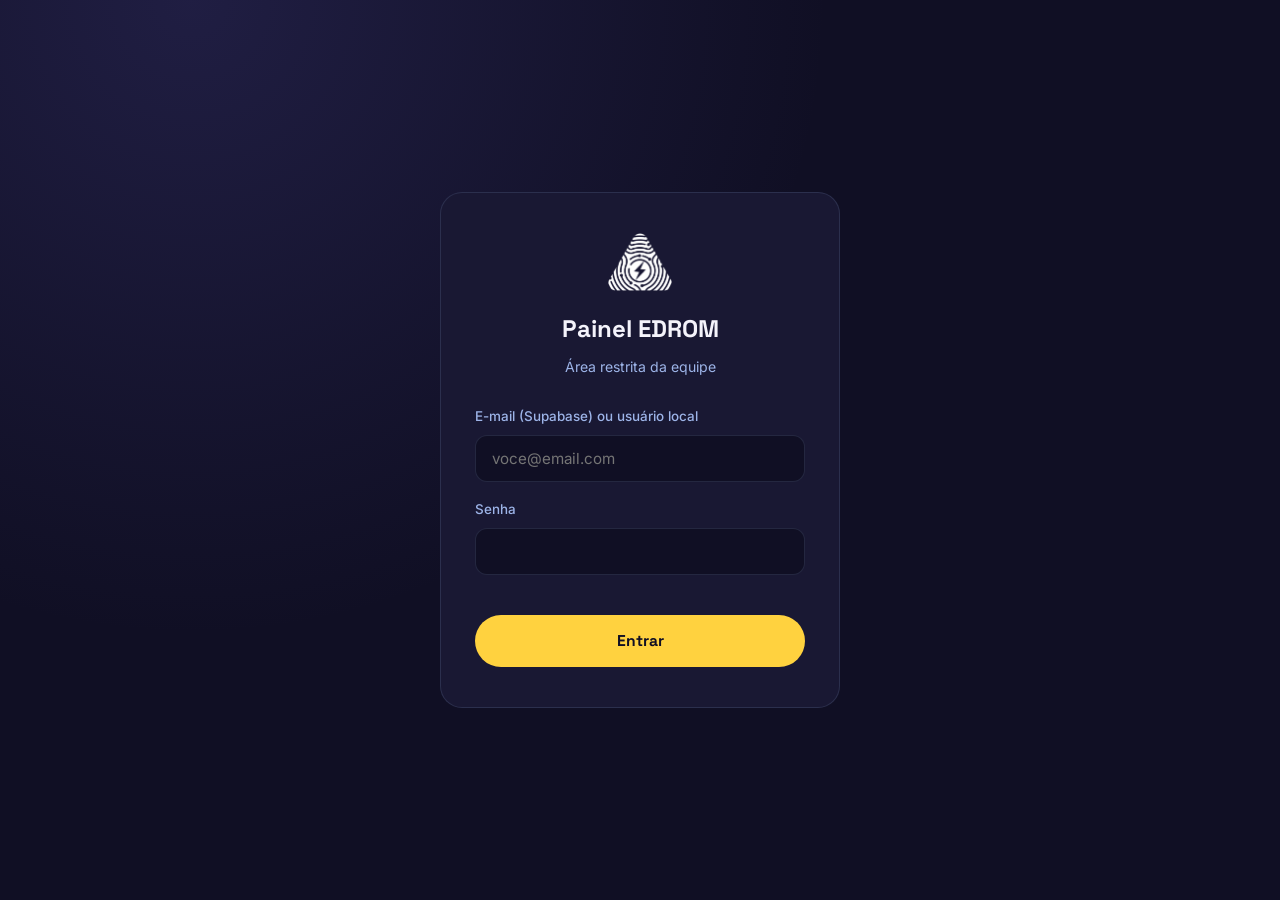
==== commit 8f700af0: "Admin global via Supabase: equipe, conteúdo e seletivo pra todos - js/supabase.js: Supabase Auth (lo" ====
--- a/admin.html
+++ b/admin.html
@@ -20,8 +20,8 @@
       <p>Área restrita da equipe</p>
       <form id="loginForm">
         <div class="form-field">
-          <label for="loginUser">Usuário</label>
-          <input type="text" id="loginUser" autocomplete="username">
+          <label for="loginUser">E-mail (Supabase) ou usuário local</label>
+          <input type="text" id="loginUser" autocomplete="username" placeholder="voce@email.com">
         </div>
         <div class="form-field">
           <label for="loginPass">Senha</label>
@@ -38,6 +38,7 @@
     <div class="admin-topbar">
       <img src="assets/marca/edrom-horizontal.png" alt="EDROM">
       <div class="right">
+        <span class="modo-badge off" id="modoBadge" title="">● Modo local</span>
         <button class="mini-btn" id="btnExportBackup">Exportar backup</button>
         <button class="mini-btn" id="btnImportBackup">Importar backup</button>
         <input type="file" id="importFile" accept="application/json" hidden>
@@ -298,6 +299,7 @@
 
   <div class="toast" id="toast"></div>
 
+  <script src="js/supabase.js"></script>
   <script src="js/data.js"></script>
   <script src="js/admin.js"></script>
 </body>
--- a/css/styles.css
+++ b/css/styles.css
@@ -406,16 +406,24 @@
 }
 
 @media (max-width: 900px) {
-  .hero { height: auto; min-height: 100svh; padding-top: 96px; padding-bottom: 40px; }
-  .hero-inner { grid-template-columns: 1fr; text-align: center; gap: 24px; }
+  .hero { height: auto; min-height: 100svh; padding-top: 92px; padding-bottom: 36px; }
+  .hero-inner { grid-template-columns: 1fr; text-align: center; gap: 18px; }
   .hero-tagline { margin-inline: auto; }
   .hero-ctas { justify-content: center; }
   .hero-proof { justify-content: center; }
-  .hero-visual { order: -1; min-height: 210px; }
-  .hero-symbol { width: min(190px, 48vw); }
-  .hero-halo { width: 260px; }
-  .hero-ring { width: 300px; }
-  .hero-kicker { font-size: 1.1rem; }
+  .hero-visual { order: -1; min-height: 180px; }
+  .hero-symbol { width: min(160px, 42vw); filter: drop-shadow(0 0 24px rgba(255,210,63,0.28)); }
+  /* no celular o anel/halo vazavam a margem — some com eles, fica só o símbolo */
+  .hero-halo, .hero-ring { display: none; }
+  .hero-kicker { font-size: 1rem; letter-spacing: 0.28em; }
+}
+@media (max-width: 480px) {
+  .hero-symbol { width: min(130px, 38vw); }
+  .hero-visual { min-height: 150px; }
+  .hero-proof { font-size: 7px; gap: 8px; }
+  /* CTAs empilhados no celular pra nenhum botão cortar */
+  .hero-ctas { flex-direction: column; align-items: center; width: 100%; }
+  .hero-ctas .btn { width: 100%; max-width: 320px; justify-content: center; }
 }
 
 /* ---------- sobre + stats ---------- */
--- a/css/admin.css
+++ b/css/admin.css
@@ -154,6 +154,14 @@
 .member-admin-card p { color: var(--periwinkle); font-size: 0.78rem; }
 .member-admin-card .row-actions { display: flex; flex-direction: column; gap: 6px; }
 
+/* selo de modo (global x local) */
+.modo-badge {
+  font-family: var(--font-pixel); font-size: 8px; letter-spacing: 1px;
+  padding: 7px 12px; border-radius: 999px; white-space: nowrap;
+}
+.modo-badge.on  { background: rgba(80, 220, 130, 0.15); color: #50dc82; }
+.modo-badge.off { background: rgba(255, 210, 63, 0.14); color: var(--raio); }
+
 /* controle do seletivo */
 .sel-actions { display: flex; gap: 10px; flex-wrap: wrap; }
 .sel-status {
